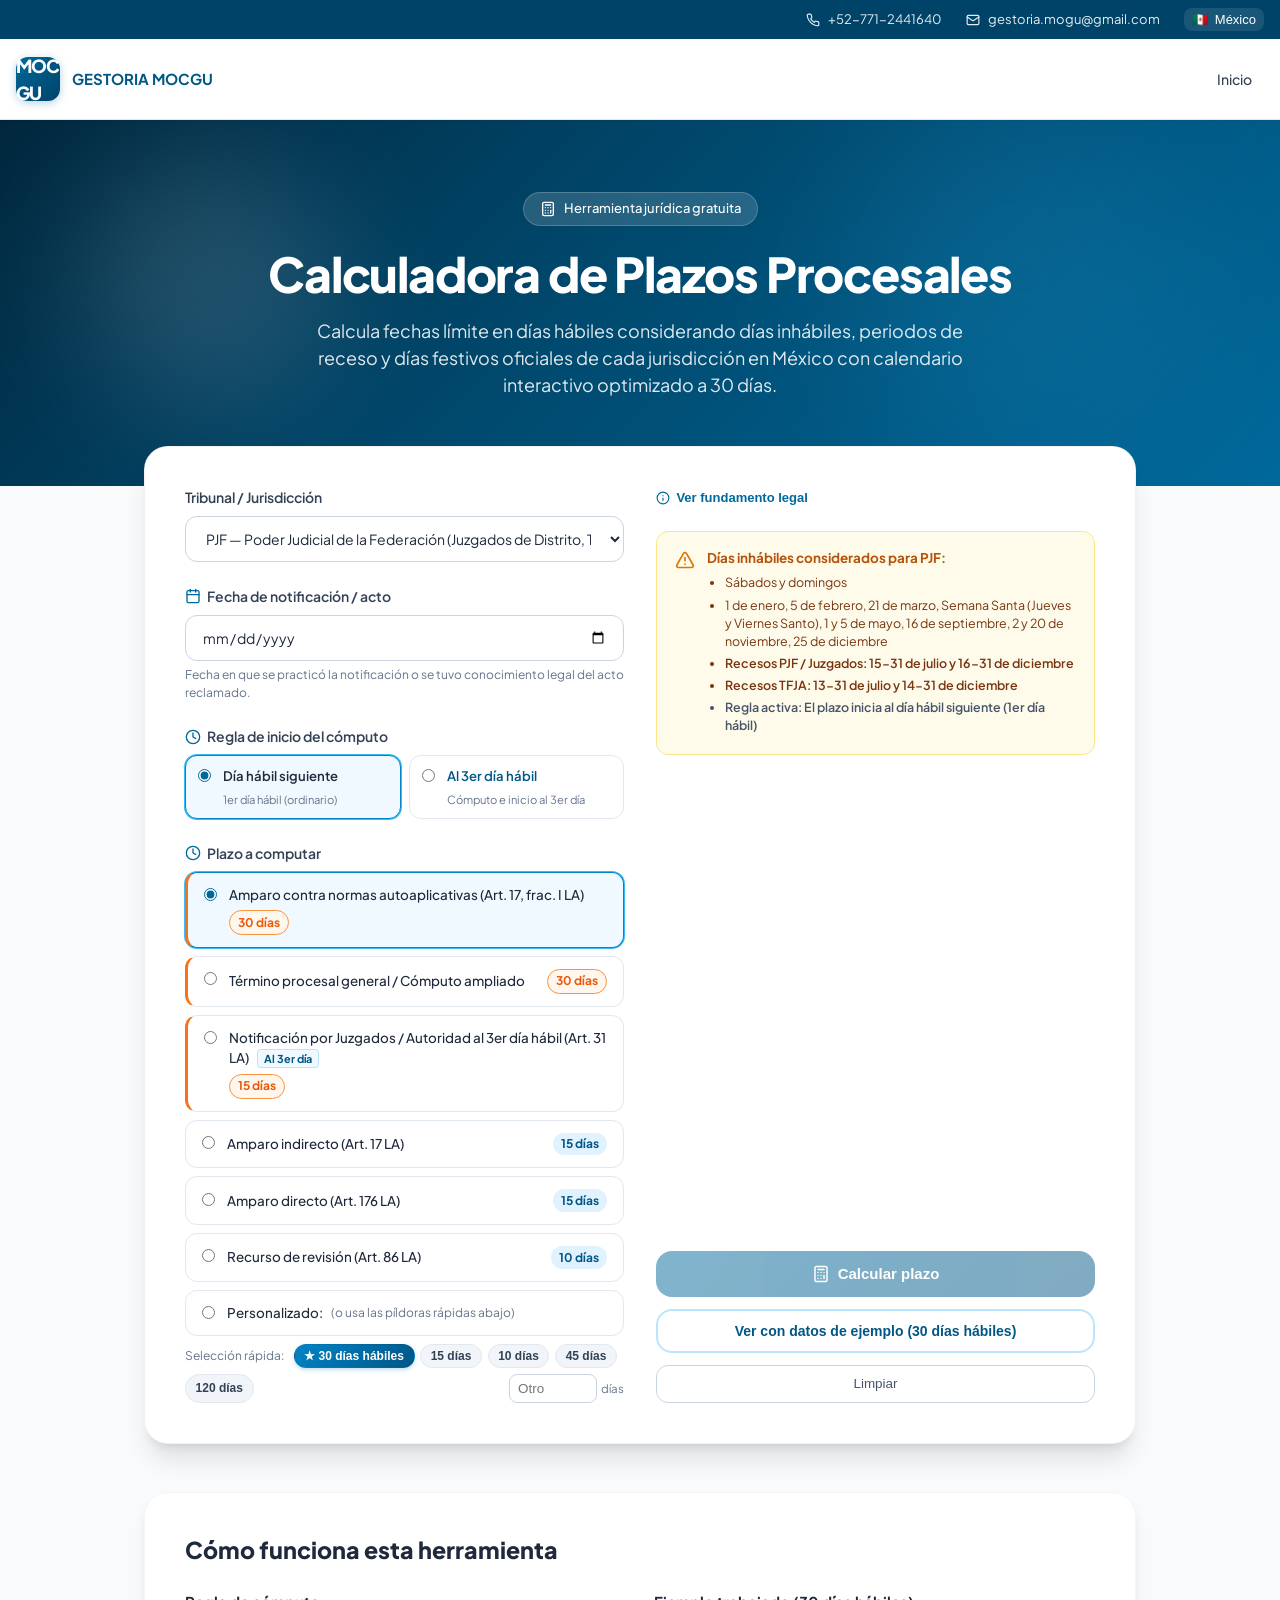
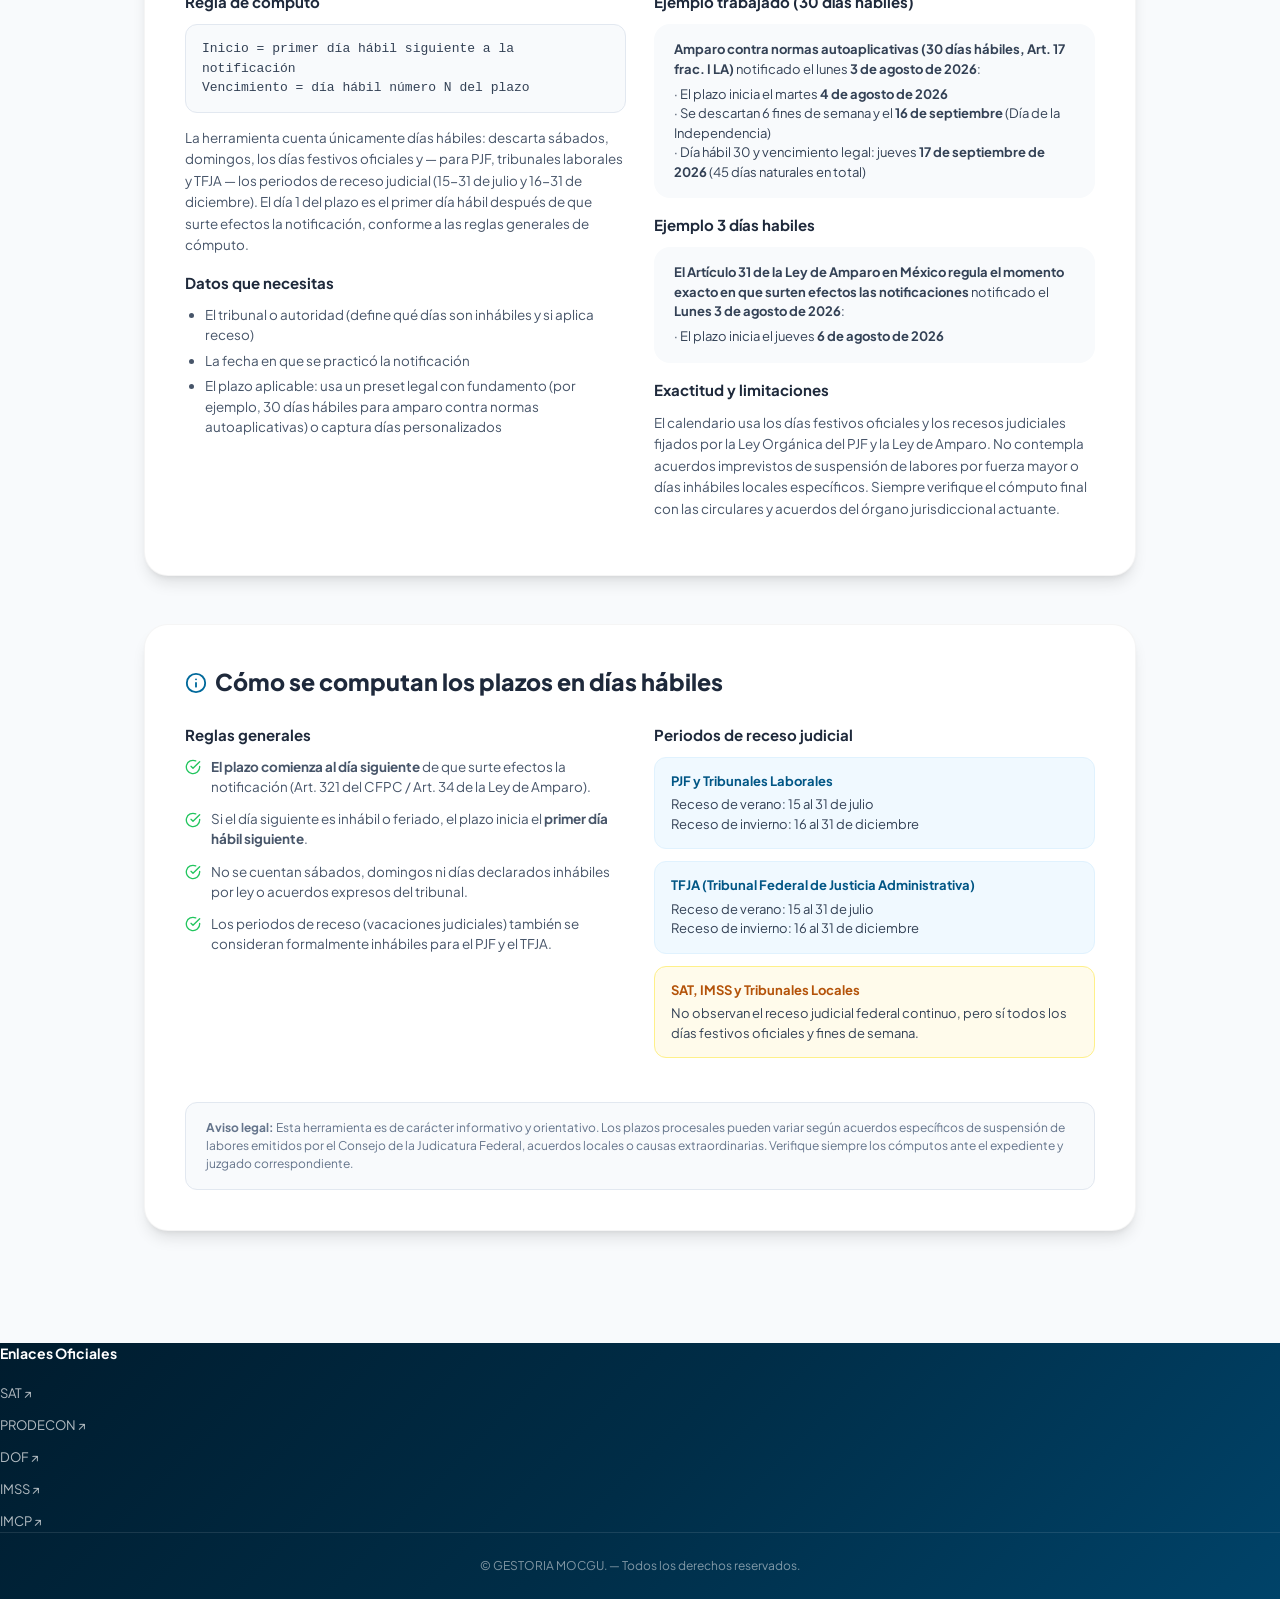
==== CALCULADORAPLAZOS.html @ 77a6cbbb "initial commit" ====
<!DOCTYPE html>
<html lang="es">

<!--<script languaje="javascript">

  var getin = prompt("Pon la contraseña.")

  if (getin!="12345")

  {location.href='https://es.wikipedia.org/wiki/Felis_silvestris_catus'}

  else

  {alert('Contraseña correcta, acepta para ver la entrada')}

</script> -->



<head>
   <meta charset="UTF-8">
  <meta name="viewport" content="width=device-width, initial-scale=1.0">
  <title>Calculadora de Plazos Procesales — Cuenta Días Hábiles | MOCGU Asesores</title>
  <meta name="description" content="Calculadora gratuita de plazos procesales en México. Calcula fechas límite en días hábiles con calendario visual interactivo de 30 días, considerando días inhábiles del PJF, TFJA, IMSS y tribunales laborales.">
  <link rel="preconnect" href="https://fonts.googleapis.com">
  <link rel="preconnect" href="https://fonts.gstatic.com" crossorigin>
  <link href="https://fonts.googleapis.com/css2?family=Plus+Jakarta+Sans:wght@400;500;600;700;800&display=swap" rel="stylesheet">
  <link rel="stylesheet" href="styles.css">
</head>
<body>

  <!-- Top Bar -->
  <div class="top-bar">
    <div class="top-bar-container">
       <a href="tel:+52-56-1048-0751" class="top-bar-link">
        <svg xmlns="http://www.w3.org/2000/svg" width="14" height="14" viewBox="0 0 24 24" fill="none" stroke="currentColor" stroke-width="2" stroke-linecap="round" stroke-linejoin="round"><path d="M22 16.92v3a2 2 0 0 1-2.18 2 19.79 19.79 0 0 1-8.63-3.07 19.5 19.5 0 0 1-6-6 19.79 19.79 0 0 1-3.07-8.67A2 2 0 0 1 4.11 2h3a2 2 0 0 1 2 1.72 12.84 12.84 0 0 0 .7 2.81 2 2 0 0 1-.45 2.11L8.09 9.91a16 16 0 0 0 6 6l1.27-1.27a2 2 0 0 1 2.11-.45 12.84 12.84 0 0 0 2.81.7A2 2 0 0 1 22 16.92z"></path></svg>
        +52-771-2441640
      </a>
      <a href="mailto:gestoria.mogu@gmail.com" class="top-bar-link">
        <svg xmlns="http://www.w3.org/2000/svg" width="14" height="14" viewBox="0 0 24 24" fill="none" stroke="currentColor" stroke-width="2" stroke-linecap="round" stroke-linejoin="round"><rect width="20" height="16" x="2" y="4" rx="2"></rect><path d="m22 7-8.97 5.7a1.94 1.94 0 0 1-2.06 0L2 7"></path></svg>
        gestoria.mogu@gmail.com
      </a>
      <button class="top-bar-country" type="button" aria-label="País actual">
        <span>🇲🇽</span>
        <span>México</span>
      </button>
    </div>
  </div>

  <!-- Main Navigation Header -->
  <header class="site-header">
    <div class="nav-container">
      <a href="#" class="brand-link">
        <div class="brand-icon-box">MOCGU</div>
        <span class="brand-text">GESTORIA MOCGU</span>
      </a>

      <nav class="main-nav">
        <a href="#" class="nav-item">Inicio</a>
		
         <!--<a href="#" class="nav-item">
          Despacho
          <svg xmlns="http://www.w3.org/2000/svg" width="14" height="14" viewBox="0 0 24 24" fill="none" stroke="currentColor" stroke-width="2" stroke-linecap="round" stroke-linejoin="round"><path d="m6 9 6 6 6-6"></path></svg>
        </a>
        <a href="#" class="nav-item active">
          Plataforma
          <svg xmlns="http://www.w3.org/2000/svg" width="14" height="14" viewBox="0 0 24 24" fill="none" stroke="currentColor" stroke-width="2" stroke-linecap="round" stroke-linejoin="round"><path d="m6 9 6 6 6-6"></path></svg>
        </a> -->
        
 <!--<div class="nav-search">
          <svg xmlns="http://www.w3.org/2000/svg" width="14" height="14" viewBox="0 0 24 24" fill="none" stroke="currentColor" stroke-width="2" stroke-linecap="round" stroke-linejoin="round" style="color:var(--secondary-400); margin-right: 0.35rem;"><circle cx="11" cy="11" r="8"></circle><path d="m21 21-4.3-4.3"></path></svg>
          <input type="text" placeholder="Buscar leyes, términos...">
        </div>

                  <svg xmlns="http://www.w3.org/2000/svg" width="14" height="14" viewBox="0 0 24 24" fill="none" stroke="currentColor" stroke-width="2" stroke-linecap="round" stroke-linejoin="round"><path d="M19 21v-2a4 4 0 0 0-4-4H9a4 4 0 0 0-4 4v2"></path><circle cx="12" cy="7" r="4"></circle></svg>
          Acceder
        </button>
      </nav>-->
    </div>
  </header>


  <!-- Hero Section -->
  <section class="gradient-bg">
    <div class="gradient-bg-decor">
      <div class="circle-decor-1"></div>
      <div class="circle-decor-2"></div>
    </div>
    <div class="hero-content">
      <div class="hero-badge">
        <svg xmlns="http://www.w3.org/2000/svg" width="16" height="16" viewBox="0 0 24 24" fill="none" stroke="currentColor" stroke-width="2" stroke-linecap="round" stroke-linejoin="round"><rect width="16" height="20" x="4" y="2" rx="2"></rect><line x1="8" x2="16" y1="6" y2="6"></line><line x1="16" x2="16" y1="14" y2="18"></line><path d="M16 10h.01"></path><path d="M12 10h.01"></path><path d="M8 10h.01"></path><path d="M12 14h.01"></path><path d="M8 14h.01"></path><path d="M12 18h.01"></path><path d="M8 18h.01"></path></svg>
        Herramienta jurídica gratuita
      </div>
      <h1 class="hero-title">Calculadora de Plazos Procesales</h1>
      <p class="hero-desc">Calcula fechas límite en días hábiles considerando días inhábiles, periodos de receso y días festivos oficiales de cada jurisdicción en México con calendario interactivo optimizado a 30 días.</p>
    </div>
  </section>

  <!-- Main Calculator Form Card -->
  <main class="main-wrapper">
    <div class="calc-section">
      <div class="calc-card">
        <div class="calc-grid">
          
          <!-- Columna Izquierda: Formulario -->
          <div>
            <!-- Tribunal -->
            <div class="form-group">
              <label class="form-label" for="tribunalSelect">Tribunal / Jurisdicción</label>
              <select id="tribunalSelect" class="form-select">
                <option value="PJF" selected>PJF — Poder Judicial de la Federación (Juzgados de Distrito, Tribunales Colegiados)</option>
                <option value="TFJA">TFJA — Tribunal Federal de Justicia Administrativa</option>
                <option value="LABORALES">Laborales — Tribunales Laborales del PJF</option>
                
                <!--<option value="JUZGADOS">Notificaciones — Por Juzgados / Autoridad al 3er día hábil</option>
                 <option value="LOCALES">Locales — Tribunales del fuero común</option>
                <option value="SAT">SAT — Servicio de Administración Tributaria</option>
                <option value="IMSS">IMSS — Instituto Mexicano del Seguro Social</option>-->
              </select>
            </div>

            <!-- Fecha de Notificación -->
            <div class="form-group">
              <label class="form-label" for="notificationDate">
                <svg xmlns="http://www.w3.org/2000/svg" width="16" height="16" viewBox="0 0 24 24" fill="none" stroke="currentColor" stroke-width="2" stroke-linecap="round" stroke-linejoin="round" style="color:var(--primary-600);"><rect width="18" height="18" x="3" y="4" rx="2" ry="2"></rect><line x1="16" x2="16" y1="2" y2="6"></line><line x1="8" x2="8" y1="2" y2="6"></line><line x1="3" x2="21" y1="10" y2="10"></line></svg>
                Fecha de notificación / acto
              </label>
              <input type="date" id="notificationDate" class="form-input">
              <p class="form-help">Fecha en que se practicó la notificación o se tuvo conocimiento legal del acto reclamado.</p>
            </div>

            <!-- Regla de Inicio y Cómputo del Plazo -->
            <div class="form-group">
              <label class="form-label">
                <svg xmlns="http://www.w3.org/2000/svg" width="16" height="16" viewBox="0 0 24 24" fill="none" stroke="currentColor" stroke-width="2" stroke-linecap="round" stroke-linejoin="round" style="color:var(--primary-600);"><circle cx="12" cy="12" r="10"></circle><polyline points="12 6 12 12 16 14"></polyline></svg>
                Regla de inicio del cómputo
              </label>
              <div class="start-rule-container" style="display:grid; grid-template-columns: 1fr 1fr; gap:0.5rem;">
                <label id="startRuleLabel1" class="preset-card selected" style="padding:0.6rem 0.75rem; margin:0; cursor:pointer;">
                  <input type="radio" name="startRuleRadio" value="1" checked class="preset-radio">
                  <div class="preset-info">
                    <span class="preset-title" style="font-size:0.82rem; font-weight:600;">Día hábil siguiente</span>
                    <span style="font-size:0.7rem; color:var(--secondary-500); width:100%;">1er día hábil (ordinario)</span>
                  </div>
                </label>
                <label id="startRuleLabel3" class="preset-card" style="padding:0.6rem 0.75rem; margin:0; cursor:pointer;">
                  <input type="radio" name="startRuleRadio" value="3" class="preset-radio">
                  <div class="preset-info">
                    <span class="preset-title" style="font-size:0.82rem; font-weight:600; color:var(--primary-700);">Al 3er día hábil</span>
                    <span style="font-size:0.7rem; color:var(--secondary-500); width:100%;">Cómputo e inicio al 3er día</span>
                  </div>
                </label>
              </div>
            </div>

            <!-- Plazo a computar (Presets dinámicos con 30 días optimizado) -->
            <div class="form-group">
              <label class="form-label">
                <svg xmlns="http://www.w3.org/2000/svg" width="16" height="16" viewBox="0 0 24 24" fill="none" stroke="currentColor" stroke-width="2" stroke-linecap="round" stroke-linejoin="round" style="color:var(--primary-600);"><circle cx="12" cy="12" r="10"></circle><polyline points="12 6 12 12 16 14"></polyline></svg>
                Plazo a computar
              </label>
              
              <div id="presetsContainer" class="presets-container">
                <!-- Se puebla dinámicamente con JavaScript -->
              </div>

              <!-- Píldoras de selección rápida de días -->
              <div class="quick-pills">
                <span style="font-size:0.75rem; color:var(--secondary-500); align-self:center; margin-right:0.25rem;">Selección rápida:</span>
                <button type="button" id="quickPill30" class="quick-pill special-pill" title="Plazo procesal de 30 días hábiles mejorado">★ 30 días hábiles</button>
                <button type="button" id="quickPill15" class="quick-pill">15 días</button>
                <button type="button" id="quickPill10" class="quick-pill">10 días</button>
                <button type="button" id="quickPill45" class="quick-pill">45 días</button>
                <button type="button" id="quickPill120" class="quick-pill">120 días</button>
				
                <div style="display:flex; align-items:center; gap:0.25rem; margin-left:auto;">
                  <input type="number" id="customNumberInput" class="custom-number-input" min="1" max="365" placeholder="Otro">
                  <span style="font-size:0.72rem; color:var(--secondary-500);">días</span>
                </div>
              </div>
            </div>

          </div>

          <!-- Columna Derecha: Avisos y Acciones -->
          <div class="right-col">
            
            <!-- Fundamento legal (acordeón dinámico) -->
            <div id="legalBox" class="legal-box">
              <button type="button" id="btnLegalToggle" class="btn-legal-toggle">
                <svg id="legalToggleIcon" xmlns="http://www.w3.org/2000/svg" width="14" height="14" viewBox="0 0 24 24" fill="none" stroke="currentColor" stroke-width="2" stroke-linecap="round" stroke-linejoin="round"><circle cx="12" cy="12" r="10"></circle><path d="M12 16v-4"></path><path d="M12 8h.01"></path></svg>
                <span><span id="legalToggleWord">Ver</span> fundamento legal</span>
              </button>
              <div id="legalContent" class="legal-content hidden">
                <p id="legalBasisText"></p>
              </div>
            </div>

            <!-- Caja de Días Inhábiles según jurisdicción -->
            <div class="notice-box">
              <svg xmlns="http://www.w3.org/2000/svg" width="20" height="20" viewBox="0 0 24 24" fill="none" stroke="currentColor" stroke-width="2" stroke-linecap="round" stroke-linejoin="round" style="color:var(--amber-600); flex-shrink:0; margin-top:0.15rem;"><path d="m21.73 18-8-14a2 2 0 0 0-3.48 0l-8 14A2 2 0 0 0 4 21h16a2 2 0 0 0 1.73-3Z"></path><path d="M12 9v4"></path><path d="M12 17h.01"></path></svg>
              <div>
                <p class="notice-title">Días inhábiles considerados para <span id="noticeJurisdictionName">PJF</span>:</p>
                <ul class="notice-list">
                  <li>Sábados y domingos</li>
                  <li>1 de enero, 5 de febrero, 21 de marzo, Semana Santa (Jueves y Viernes Santo), 1 y 5 de mayo, 16 de septiembre, 2 y 20 de noviembre, 25 de diciembre</li>
                  <li id="noticeRecessItem" style="font-weight:600;">Recesos PJF: 15-31 de julio y 16-31 de diciembre</li>
                  <li id="noticeRecessItem" style="font-weight:600;">Recesos TFJA: 13-31 de julio y 14-31 de diciembre</li>


                  <li id="noticeRuleItem" style="font-weight:600; color:var(--primary-700);">Regla activa: Inicio al día siguiente hábil ó al tercer día hábil, elección del usuario.</li>
                </ul>
              </div>
            </div>

            <!-- Botones de Acción -->
            <div class="btn-group">
              <button type="button" id="btnCalculate" class="btn-primary" disabled>
                <svg xmlns="http://www.w3.org/2000/svg" width="18" height="18" viewBox="0 0 24 24" fill="none" stroke="currentColor" stroke-width="2" stroke-linecap="round" stroke-linejoin="round"><rect width="16" height="20" x="4" y="2" rx="2"></rect><line x1="8" x2="16" y1="6" y2="6"></line><line x1="16" x2="16" y1="14" y2="18"></line><path d="M16 10h.01"></path><path d="M12 10h.01"></path><path d="M8 10h.01"></path><path d="M12 14h.01"></path><path d="M8 14h.01"></path><path d="M12 18h.01"></path><path d="M8 18h.01"></path></svg>
                Calcular plazo
              </button>

              <button type="button" id="btnSample" class="btn-secondary">
                Ver con datos de ejemplo (30 días hábiles)
              </button>

              <button type="button" id="btnClear" class="btn-outline">
                Limpiar
              </button>
            </div>

          </div>

        </div>
      </div>
    </div>

    <!-- Results Section (Visible on calculate) -->
    <section id="resultsSection" class="results-section hidden">
      
      <!-- 4 Stat Cards -->
      <div class="stats-grid">
	  
        <!-- Inicio del plazo -->
        <div class="stat-card stat-start">
          <span class="stat-header">Inicio del plazo</span>
          <span id="statStartDate" class="stat-value">--</span>
          <span id="statStartSubtitle" class="stat-subtitle">(Primer día hábil después de notificación)</span>
        </div>

        <!-- Fecha límite (Vencimiento) -->
        <div class="stat-card stat-end">
          <span class="stat-header">Fecha límite (vencimiento)</span>
          <span id="statEndDate" class="stat-value">--</span>
          <span id="statEndDayName" class="stat-subtitle">--</span>
        </div>

        <!-- Días Naturales vs Hábiles -->
        <div class="stat-card stat-days">
          <span class="stat-header">Días naturales</span>
          <span id="statCalendarDays" class="stat-value">--</span>
          
        </div>

        <!-- Desde Hoy -->
        <div id="statCardRemaining" class="stat-card stat-status-good">
          <span class="stat-header">Desde hoy</span>
          <span id="statDaysRemaining" class="stat-value">--</span>
          <span id="statBusinessDays" class="stat-subtitle">--</span>
          <div id="statStatusBadge" class="stat-subtitle">--</div>
        </div>
      </div>

      <!-- Barra de Progreso -->
      <div class="progress-card">
        <div class="progress-header">
          <span class="progress-label">Progreso del plazo</span>
          <span id="progressPercentText" class="progress-status text-success">
            <span id="progressStatusIcon"></span>
            0% del plazo transcurrido
          </span>
        </div>
        <div class="progress-track">
          <div id="progressBarFill" class="progress-bar-fill fill-green" style="width: 0%;"></div>
        </div>
        <div class="progress-dates">
          <span id="progressStartDateLabel">Inicio: --</span>
          <span id="progressEndDateLabel">Vence: --</span>
        </div>
      </div>

      <!-- Calendario del Plazo -->
      <div class="calendar-card">
        <h2 class="calendar-title">Calendario del plazo</h2>
        <p id="calendarSubtitle" class="calendar-subtitle">Cómputo en días hábiles</p>

        <!-- Leyenda interactiva -->
        <div class="calendar-legend">
          <span class="legend-item">
            <span class="legend-swatch swatch-notif"></span>
            Notificación
          </span>
          <span class="legend-item">
            <span class="legend-swatch swatch-intermediate"></span>
            Días previos (1° y 2°)
          </span>
          <span class="legend-item">
            <span class="legend-swatch swatch-start"></span>
            Inicio del plazo (#1)
          </span>
          <span class="legend-item">
            <span class="legend-swatch swatch-habil"></span>
            Días computados
          </span>
          <span class="legend-item">
            <span class="legend-swatch swatch-end"></span>
            Vencimiento
          </span>
          <span class="legend-item">
            <span class="legend-swatch swatch-holiday"></span>
            Festivo / Receso
          </span>
          <span class="legend-item">
            <span class="legend-swatch swatch-weekend"></span>
            Fin de semana
          </span>
        </div>

        <!-- Contenedor Multimes del Calendario -->
        <div id="monthsContainer" class="months-grid">
          <!-- Se genera dinámicamente -->
        </div>

        <!-- Desglose de Días Inhábiles Oficiales dentro del Periodo -->
        <div id="holidaysSummaryBox" class="holidays-summary-box hidden">
          <h3 class="holidays-summary-title">
            <svg xmlns="http://www.w3.org/2000/svg" width="16" height="16" viewBox="0 0 24 24" fill="none" stroke="currentColor" stroke-width="2" stroke-linecap="round" stroke-linejoin="round"><path d="m21.73 18-8-14a2 2 0 0 0-3.48 0l-8 14A2 2 0 0 0 4 21h16a2 2 0 0 0 1.73-3Z"></path><path d="M12 9v4"></path><path d="M12 17h.01"></path></svg>
            Días inhábiles oficiales dentro del periodo (<span id="holidaysCountSpan">0</span>)
          </h3>
          <ul id="holidaysListUl" class="holidays-summary-list">
            <!-- Items de feriados -->
          </ul>
        </div>

      </div>

    </section>

    <!-- Explicación: Cómo funciona esta herramienta -->
    <section class="info-section">
      <div class="info-card">
        <h2 class="info-title">Cómo funciona esta herramienta</h2>
        <div class="info-grid">
          
          <div>
            <h3 class="info-subtitle">Regla de cómputo</h3>
            <div class="formula-box">
              Inicio = primer día hábil siguiente a la notificación<br>
              Vencimiento = día hábil número N del plazo
            </div>
            <p class="info-text">
              La herramienta cuenta únicamente días hábiles: descarta sábados, domingos, los días festivos oficiales y — para PJF, tribunales laborales y TFJA — los periodos de receso judicial (15-31 de julio y 16-31 de diciembre). El día 1 del plazo es el primer día hábil después de que surte efectos la notificación, conforme a las reglas generales de cómputo.
            </p>
            <h3 class="info-subtitle">Datos que necesitas</h3>
            <ul class="info-list">
              <li>El tribunal o autoridad (define qué días son inhábiles y si aplica receso)</li>
              <li>La fecha en que se practicó la notificación</li>
              <li>El plazo aplicable: usa un preset legal con fundamento (por ejemplo, 30 días hábiles para amparo contra normas autoaplicativas) o captura días personalizados</li>
            </ul>
          </div>

          <div>
            <h3 class="info-subtitle">Ejemplo trabajado (30 días hábiles)</h3>
            <div class="example-box">
              <p style="margin-bottom:0.35rem;"><strong>Amparo contra normas autoaplicativas (30 días hábiles, Art. 17 frac. I LA)</strong> notificado el lunes <strong>3 de agosto de 2026</strong>:</p>
              <p>· El plazo inicia el martes <strong>4 de agosto de 2026</strong></p>
              <p>· Se descartan 6 fines de semana y el <strong>16 de septiembre</strong> (Día de la Independencia)</p>
              <p>· Día hábil 30 y vencimiento legal: jueves <strong>17 de septiembre de 2026</strong> (45 días naturales en total)</p>
            </div>

            
            <h3 class="info-subtitle">Ejemplo 3 días habiles</h3>
            <div class="example-box">
              <p style="margin-bottom:0.35rem;"><strong> El Artículo 31 de la Ley de Amparo en México regula el momento exacto en que surten efectos las notificaciones</strong> notificado el  <strong> Lunes 3 de agosto de 2026</strong>:</p>
              <p>· El plazo inicia el jueves <strong>6 de agosto de 2026</strong></p>
              
            </div>

            <h3 class="info-subtitle">Exactitud y limitaciones</h3>
            <p class="info-text">
              El calendario usa los días festivos oficiales y los recesos judiciales fijados por la Ley Orgánica del PJF y la Ley de Amparo. No contempla acuerdos imprevistos de suspensión de labores por fuerza mayor o días inhábiles locales específicos. Siempre verifique el cómputo final con las circulares y acuerdos del órgano jurisdiccional actuante.
            </p>
          </div>

        </div>
      </div>
    </section>

    <!-- Explicación: Cómo se computan los plazos en días hábiles -->
    <section class="info-section">
      <div class="info-card">
        <h2 class="info-title">
          <svg xmlns="http://www.w3.org/2000/svg" width="22" height="22" viewBox="0 0 24 24" fill="none" stroke="currentColor" stroke-width="2" stroke-linecap="round" stroke-linejoin="round" style="color:var(--primary-600);"><circle cx="12" cy="12" r="10"></circle><path d="M12 16v-4"></path><path d="M12 8h.01"></path></svg>
          Cómo se computan los plazos en días hábiles
        </h2>
        <div class="info-grid">
          
          <div>
            <h3 class="info-subtitle">Reglas generales</h3>
            <ul class="rules-list">
              <li class="rule-item">
                <svg class="rule-icon" xmlns="http://www.w3.org/2000/svg" width="16" height="16" viewBox="0 0 24 24" fill="none" stroke="currentColor" stroke-width="2" stroke-linecap="round" stroke-linejoin="round"><path d="M22 11.08V12a10 10 0 1 1-5.93-9.14"></path><path d="m9 11 3 3L22 4"></path></svg>
                <span><strong>El plazo comienza al día siguiente</strong> de que surte efectos la notificación (Art. 321 del CFPC / Art. 34 de la Ley de Amparo).</span>
              </li>
              <li class="rule-item">
                <svg class="rule-icon" xmlns="http://www.w3.org/2000/svg" width="16" height="16" viewBox="0 0 24 24" fill="none" stroke="currentColor" stroke-width="2" stroke-linecap="round" stroke-linejoin="round"><path d="M22 11.08V12a10 10 0 1 1-5.93-9.14"></path><path d="m9 11 3 3L22 4"></path></svg>
                <span>Si el día siguiente es inhábil o feriado, el plazo inicia el <strong>primer día hábil siguiente</strong>.</span>
              </li>
              <li class="rule-item">
                <svg class="rule-icon" xmlns="http://www.w3.org/2000/svg" width="16" height="16" viewBox="0 0 24 24" fill="none" stroke="currentColor" stroke-width="2" stroke-linecap="round" stroke-linejoin="round"><path d="M22 11.08V12a10 10 0 1 1-5.93-9.14"></path><path d="m9 11 3 3L22 4"></path></svg>
                <span>No se cuentan sábados, domingos ni días declarados inhábiles por ley o acuerdos expresos del tribunal.</span>
              </li>
              <li class="rule-item">
                <svg class="rule-icon" xmlns="http://www.w3.org/2000/svg" width="16" height="16" viewBox="0 0 24 24" fill="none" stroke="currentColor" stroke-width="2" stroke-linecap="round" stroke-linejoin="round"><path d="M22 11.08V12a10 10 0 1 1-5.93-9.14"></path><path d="m9 11 3 3L22 4"></path></svg>
                <span>Los periodos de receso (vacaciones judiciales) también se consideran formalmente inhábiles para el PJF y el TFJA.</span>
              </li>
            </ul>
          </div>

          <div>
            <h3 class="info-subtitle">Periodos de receso judicial</h3>
            <div class="recess-card">
              <p class="recess-card-title">PJF y Tribunales Laborales</p>
              <p>Receso de verano: 15 al 31 de julio</p>
              <p>Receso de invierno: 16 al 31 de diciembre</p>
            </div>

            <div class="recess-card">
              <p class="recess-card-title">TFJA (Tribunal Federal de Justicia Administrativa)</p>
              <p>Receso de verano: 15 al 31 de julio</p>
              <p>Receso de invierno: 16 al 31 de diciembre</p>
            </div>

            <div class="recess-card recess-card-amber">
              <p class="recess-card-title">SAT, IMSS y Tribunales Locales</p>
              <p>No observan el receso judicial federal continuo, pero sí todos los días festivos oficiales y fines de semana.</p>
            </div>
          </div>

        </div>

        <div class="disclaimer-box">
          <strong>Aviso legal:</strong> Esta herramienta es de carácter informativo y orientativo. Los plazos procesales pueden variar según acuerdos específicos de suspensión de labores emitidos por el Consejo de la Judicatura Federal, acuerdos locales o causas extraordinarias. Verifique siempre los cómputos ante el expediente y juzgado correspondiente.
        </div>
      </div>
    </section>

  </main>

  <!-- Footer -->
  <footer class="site-footer">
    <!-- Newsletter -->
    <!--<div class="newsletter-row">
      <div class="newsletter-container">
        <div>
          <h3 class="newsletter-title">Boletín Fiscal y Jurídico</h3>
          <p class="newsletter-desc">Recibe análisis de noticias fiscales, jurídicas y contables relevantes para tu empresa directamente en tu correo.</p>
        </div>
        <form class="newsletter-form" onsubmit="event.preventDefault(); alert('¡Gracias por suscribirte al boletín de SDV!');">
          <input type="email" placeholder="tu@correo.com" required class="newsletter-input">
          <button type="submit" class="newsletter-btn">
            <svg xmlns="http://www.w3.org/2000/svg" width="16" height="16" viewBox="0 0 24 24" fill="none" stroke="currentColor" stroke-width="2" stroke-linecap="round" stroke-linejoin="round"><path d="m22 2-7 20-4-9-9-4Z"></path><path d="M22 2 11 13"></path></svg>
            Suscribirme
          </button>
        </form>
      </div>
    </div> -->

    <!-- Navigation Columns -->
    

      

      <!--<div>
        <h4 class="footer-col-title">Herramientas</h4>
        <ul class="footer-links">
          <li><a href="#" class="footer-link">Calculadoras Fiscales (35)</a></li>
          <li><a href="#" class="footer-link">Calculadora de Plazos</a></li>
          <li><a href="#" class="footer-link">Calendario Fiscal</a></li>
          <li><a href="#" class="footer-link">Indicadores Económicos</a></li>
          <li><a href="#" class="footer-link">Checklists de Cumplimiento</a></li>
        </ul>
      </div>

      <div>
        <h4 class="footer-col-title">Jurídico</h4>
        <ul class="footer-links">
          <li><a href="#" class="footer-link">Sofía Investigadora (IA)</a></li>
          <li><a href="#" class="footer-link">Compendio de Leyes</a></li>
          <li><a href="#" class="footer-link">Consulta de Tesis</a></li>
          <li><a href="#" class="footer-link">Doctrina y DOF</a></li>
          <li><a href="#" class="footer-link">Tratados Internacionales</a></li>
        </ul>
      </div>-->

      <div>
        <h4 class="footer-col-title">Enlaces Oficiales</h4>
        <ul class="footer-links">
          <li><a href="https://www.sat.gob.mx" target="_blank" rel="noopener" class="footer-link">SAT ↗</a></li>
          <li><a href="https://www.prodecon.gob.mx" target="_blank" rel="noopener" class="footer-link">PRODECON ↗</a></li>
          <li><a href="https://www.dof.gob.mx" target="_blank" rel="noopener" class="footer-link">DOF ↗</a></li>
          <li><a href="https://www.imss.gob.mx" target="_blank" rel="noopener" class="footer-link">IMSS ↗</a></li>
          <li><a href="https://imcp.org.mx" target="_blank" rel="noopener" class="footer-link">IMCP ↗</a></li>
        </ul>
      </div>
    </div>

    <!-- Bottom Bar -->
    <div class="footer-bottom-bar">
      © GESTORIA MOCGU. — Todos los derechos reservados.
    </div>
  </footer>

  <script src="app.js"></script>
</body>
</html>
---- styles.css ----
/* ==========================================================================
   Calculadora de Plazos Procesales - SDV Asesores Replica & Enhancement
   ========================================================================== */

:root {
  --primary-950: #001c2e;
  --primary-900: #002d47;
  --primary-800: #004369;
  --primary-700: #005685;
  --primary-600: #00699b;
  --primary-500: #0284c7;
  --primary-400: #38bdf8;
  --primary-200: #bae6fd;
  --primary-100: #e0f2fe;
  --primary-50: #f0f9ff;

  --accent-600: #ea580c;
  --accent-500: #f97316;
  --accent-400: #fb923c;
  --accent-50: #fff7ed;

  --secondary-900: #0f172a;
  --secondary-800: #1e293b;
  --secondary-700: #334155;
  --secondary-600: #475569;
  --secondary-500: #64748b;
  --secondary-400: #94a3b8;
  --secondary-300: #cbd5e1;
  --secondary-200: #e2e8f0;
  --secondary-100: #f1f5f9;
  --secondary-50: #f8fafc;

  --success-700: #15803d;
  --success-600: #16a34a;
  --success-500: #22c55e;
  --success-100: #dcfce7;
  --success-50: #f0fdf4;

  --danger-700: #b91c1c;
  --danger-600: #dc2626;
  --danger-500: #ef4444;
  --danger-100: #fee2e2;
  --danger-50: #fef2f2;

  --amber-700: #b45309;
  --amber-600: #d97706;
  --amber-500: #f59e0b;
  --amber-100: #fef3c7;
  --amber-50: #fffbeb;

  --radius-sm: 0.375rem;
  --radius-md: 0.5rem;
  --radius-lg: 0.75rem;
  --radius-xl: 1rem;
  --radius-2xl: 1.5rem;

  --shadow-sm: 0 1px 2px 0 rgba(0, 0, 0, 0.05);
  --shadow-md: 0 4px 6px -1px rgba(0, 0, 0, 0.1), 0 2px 4px -2px rgba(0, 0, 0, 0.1);
  --shadow-lg: 0 10px 15px -3px rgba(0, 0, 0, 0.1), 0 4px 6px -4px rgba(0, 0, 0, 0.1);
  --shadow-xl: 0 20px 25px -5px rgba(0, 0, 0, 0.1), 0 8px 10px -6px rgba(0, 0, 0, 0.1);

  --font-sans: 'Plus Jakarta Sans', system-ui, -apple-system, BlinkMacSystemFont, 'Segoe UI', Roboto, Oxygen, Ubuntu, Cantarell, sans-serif;
  --font-mono: ui-monospace, SFMono-Regular, Menlo, Monaco, Consolas, monospace;
}

*, *::before, *::after {
  box-sizing: border-box;
  margin: 0;
  padding: 0;
}

html {
  scroll-behavior: smooth;
  font-family: var(--font-sans);
  color: var(--secondary-800);
  background-color: #ffffff;
}

body {
  min-height: 100vh;
  line-height: 1.5;
  -webkit-font-smoothing: antialiased;
}

/* ================= Top Bar ================= */
.top-bar {
  background-color: var(--primary-800);
  color: #ffffff;
  padding: 0.5rem 0;
  font-size: 0.8125rem;
}

.top-bar-container {
  max-width: 80rem;
  margin: 0 auto;
  padding: 0 1rem;
  display: flex;
  justify-content: flex-end;
  align-items: center;
  gap: 1.5rem;
}

.top-bar-link {
  color: rgba(255, 255, 255, 0.9);
  text-decoration: none;
  display: inline-flex;
  align-items: center;
  gap: 0.5rem;
  transition: color 0.15s ease;
}

.top-bar-link:hover {
  color: var(--accent-400);
}

.top-bar-country {
  display: inline-flex;
  align-items: center;
  gap: 0.4rem;
  padding: 0.25rem 0.5rem;
  border-radius: var(--radius-md);
  background: rgba(255, 255, 255, 0.1);
  color: #ffffff;
  cursor: pointer;
  border: none;
  font-size: 0.8125rem;
}

/* ================= Header & Nav ================= */
.site-header {
  position: sticky;
  top: 0;
  z-index: 50;
  background-color: #ffffff;
  border-bottom: 1px solid var(--secondary-200);
  box-shadow: 0 1px 3px rgba(0, 0, 0, 0.05);
}

.nav-container {
  max-width: 80rem;
  margin: 0 auto;
  padding: 0 1rem;
  display: flex;
  justify-content: space-between;
  align-items: center;
  height: 5rem;
}

.brand-link {
  display: flex;
  align-items: center;
  gap: 0.75rem;
  text-decoration: none;
}

.brand-icon-box {
  width: 2.75rem;
  height: 2.75rem;
  background: linear-gradient(135deg, var(--primary-600), var(--primary-800));
  border-radius: var(--radius-lg);
  display: flex;
  align-items: center;
  justify-content: center;
  color: #ffffff;
  font-weight: 800;
  font-size: 1.125rem;
  letter-spacing: -0.05em;
  box-shadow: 0 2px 8px rgba(0, 105, 155, 0.3);
  /*nuevo*/
  word-wrap: break-word;
  word-break: break-word;
  overflow-wrap: break-word;
}

.brand-text {
  font-weight: 700;
  font-size: 0.9375rem;
  line-height: 1.2;
  color: var(--primary-700);
}

.main-nav {
  display: flex;
  align-items: center;
  gap: 0.25rem;
}

.nav-item {
  position: relative;
  padding: 0.5rem 0.75rem;
  font-size: 0.875rem;
  font-weight: 500;
  color: var(--secondary-700);
  text-decoration: none;
  display: inline-flex;
  align-items: center;
  gap: 0.25rem;
  transition: color 0.15s ease;
  border-radius: var(--radius-md);
}

.nav-item:hover, .nav-item.active {
  color: var(--primary-600);
}

.nav-item.active::after {
  content: '';
  position: absolute;
  bottom: -0.25rem;
  left: 0.75rem;
  right: 0.75rem;
  height: 2px;
  background-color: var(--primary-600);
  border-radius: 2px;
}

.nav-search {
  position: relative;
  display: flex;
  align-items: center;
  background: var(--secondary-100);
  border: 1px solid var(--secondary-200);
  border-radius: var(--radius-lg);
  padding: 0.35rem 0.75rem;
  margin-left: 0.5rem;
}

.nav-search input {
  border: none;
  background: transparent;
  outline: none;
  font-size: 0.8125rem;
  width: 10rem;
  color: var(--secondary-800);
}

.btn-consulta {
  background-color: var(--accent-500);
  color: #ffffff;
  font-size: 0.8125rem;
  font-weight: 600;
  padding: 0.5rem 1rem;
  border-radius: var(--radius-lg);
  text-decoration: none;
  transition: background-color 0.15s ease, transform 0.15s ease;
  white-space: nowrap;
}

.btn-consulta:hover {
  background-color: var(--accent-600);
  transform: translateY(-1px);
}

.btn-acceder {
  display: inline-flex;
  align-items: center;
  gap: 0.35rem;
  font-size: 0.8125rem;
  font-weight: 600;
  color: var(--primary-600);
  background: #ffffff;
  border: 1px solid var(--primary-200);
  padding: 0.45rem 0.875rem;
  border-radius: var(--radius-lg);
  cursor: pointer;
  transition: all 0.15s ease;
}

.btn-acceder:hover {
  background: var(--primary-50);
  border-color: var(--primary-400);
}

/* ================= Hero / Banner ================= */
.gradient-bg {
  background: linear-gradient(135deg, #00273d 0%, #004568 40%, #00699b 100%);
  position: relative;
  overflow: hidden;
  color: #ffffff;
  padding: 4.5rem 1rem 5.5rem;
  text-align: center;
}

.gradient-bg-decor {
  position: absolute;
  inset: 0;
  opacity: 0.12;
  pointer-events: none;
}

.circle-decor-1 {
  position: absolute;
  top: 2rem;
  left: 5rem;
  width: 16rem;
  height: 16rem;
  background: #ffffff;
  border-radius: 9999px;
  filter: blur(60px);
}

.circle-decor-2 {
  position: absolute;
  bottom: 2rem;
  right: 5rem;
  width: 22rem;
  height: 22rem;
  background: var(--primary-400);
  border-radius: 9999px;
  filter: blur(80px);
}

.hero-content {
  position: relative;
  max-width: 58rem;
  margin: 0 auto;
}

.hero-badge {
  display: inline-flex;
  align-items: center;
  gap: 0.5rem;
  background: rgba(255, 255, 255, 0.15);
  backdrop-filter: blur(8px);
  border: 1px solid rgba(255, 255, 255, 0.2);
  padding: 0.375rem 1rem;
  border-radius: 9999px;
  font-size: 0.8125rem;
  font-weight: 500;
  color: #ffffff;
  margin-bottom: 1.25rem;
}

.hero-title {
  font-size: 2.35rem;
  font-weight: 800;
  letter-spacing: -0.025em;
  margin-bottom: 1rem;
  line-height: 1.15;
}

@media (min-width: 768px) {
  .hero-title {
    font-size: 3rem;
  }
}

.hero-desc {
  font-size: 1.125rem;
  color: rgba(255, 255, 255, 0.88);
  max-width: 44rem;
  margin: 0 auto;
  font-weight: 400;
  line-height: 1.5;
}

/* ================= Calculator Card ================= */
.main-wrapper {
  background-color: var(--secondary-50);
  min-height: calc(100vh - 10rem);
  padding-bottom: 4rem;
}

.calc-section {
  max-width: 64rem;
  margin: -2.5rem auto 3rem;
  padding: 0 1rem;
  position: relative;
  z-index: 10;
}

.calc-card {
  background-color: #ffffff;
  border-radius: var(--radius-2xl);
  box-shadow: var(--shadow-xl);
  border: 1px solid rgba(0, 0, 0, 0.05);
  padding: 2rem;
}

@media (min-width: 768px) {
  .calc-card {
    padding: 2.5rem;
  }
}

.calc-grid {
  display: grid;
  grid-template-columns: 1fr;
  gap: 2rem;
}

@media (min-width: 768px) {
  .calc-grid {
    grid-template-columns: 1fr 1fr;
  }
}

.form-group {
  margin-bottom: 1.5rem;
}

.form-group:last-child {
  margin-bottom: 0;
}

.form-label {
  display: flex;
  align-items: center;
  gap: 0.35rem;
  font-size: 0.875rem;
  font-weight: 600;
  color: var(--secondary-700);
  margin-bottom: 0.5rem;
}

.form-select, .form-input {
  width: 100%;
  border: 1px solid var(--secondary-300);
  border-radius: var(--radius-lg);
  padding: 0.75rem 1rem;
  font-size: 0.875rem;
  color: var(--secondary-800);
  background-color: #ffffff;
  outline: none;
  transition: all 0.15s ease;
  font-family: inherit;
}

.form-select:focus, .form-input:focus {
  border-color: var(--primary-500);
  box-shadow: 0 0 0 3px rgba(2, 132, 199, 0.15);
}

.form-help {
  font-size: 0.75rem;
  color: var(--secondary-500);
  margin-top: 0.35rem;
}

/* Plazos options */
.presets-container {
  display: flex;
  flex-direction: column;
  gap: 0.5rem;
}

.preset-card {
  display: flex;
  align-items: flex-start;
  gap: 0.75rem;
  padding: 0.75rem 1rem;
  border-radius: var(--radius-lg);
  border: 1px solid var(--secondary-200);
  cursor: pointer;
  transition: all 0.15s ease;
  background-color: #ffffff;
}

.preset-card:hover {
  border-color: var(--secondary-300);
  background-color: var(--secondary-50);
}

.preset-card.selected {
  border-color: var(--primary-500);
  background-color: var(--primary-50);
  box-shadow: 0 0 0 1px var(--primary-400);
}

.preset-card.featured {
  border-left: 3px solid var(--accent-500);
}

.preset-radio {
  margin-top: 0.2rem;
  accent-color: var(--primary-600);
  cursor: pointer;
}

.preset-info {
  flex: 1;
  display: flex;
  justify-content: space-between;
  align-items: center;
  flex-wrap: wrap;
  gap: 0.35rem;
}

.preset-title {
  font-size: 0.84rem;
  font-weight: 500;
  color: var(--secondary-800);
}

.preset-badge {
  font-size: 0.75rem;
  font-weight: 700;
  color: var(--primary-700);
  background-color: var(--primary-100);
  padding: 0.15rem 0.5rem;
  border-radius: 9999px;
  white-space: nowrap;
}

.preset-badge.badge-highlight {
  background-color: var(--accent-50);
  color: var(--accent-600);
  border: 1px solid var(--accent-400);
}

.custom-input-row {
  display: flex;
  align-items: center;
  gap: 0.5rem;
  flex-wrap: wrap;
  width: 100%;
}

.custom-number-input {
  width: 5.5rem;
  padding: 0.375rem 0.5rem;
  border: 1px solid var(--secondary-300);
  border-radius: var(--radius-md);
  font-size: 0.84rem;
  outline: none;
}

.custom-number-input:focus {
  border-color: var(--primary-500);
  box-shadow: 0 0 0 2px rgba(2, 132, 199, 0.2);
}

/* Quick pills for days */
.quick-pills {
  display: flex;
  gap: 0.35rem;
  margin-top: 0.5rem;
  flex-wrap: wrap;
}

.quick-pill {
  font-size: 0.75rem;
  font-weight: 600;
  padding: 0.25rem 0.6rem;
  border-radius: 9999px;
  background: var(--secondary-100);
  color: var(--secondary-700);
  border: 1px solid var(--secondary-200);
  cursor: pointer;
  transition: all 0.15s ease;
}

.quick-pill:hover {
  background: var(--primary-50);
  color: var(--primary-700);
  border-color: var(--primary-200);
}

.quick-pill.active {
  background: var(--primary-600);
  color: #ffffff;
  border-color: var(--primary-600);
}

.quick-pill.special-pill {
  background: linear-gradient(135deg, #0284c7, #005685);
  color: #ffffff;
  border-color: transparent;
  box-shadow: 0 2px 4px rgba(2, 132, 199, 0.25);
}

/* Right column items */
.right-col {
  display: flex;
  flex-direction: column;
}

.legal-box {
  margin-bottom: 1.25rem;
}

.btn-legal-toggle {
  display: inline-flex;
  align-items: center;
  gap: 0.4rem;
  font-size: 0.8125rem;
  font-weight: 600;
  color: var(--primary-600);
  background: none;
  border: none;
  cursor: pointer;
  padding: 0;
}

.btn-legal-toggle:hover {
  color: var(--primary-800);
}

.legal-content {
  margin-top: 0.5rem;
  padding: 0.875rem 1rem;
  background-color: #eff6ff;
  border: 1px solid #bfdbfe;
  border-radius: var(--radius-lg);
  font-size: 0.8125rem;
  color: #1e40af;
  line-height: 1.5;
  animation: fadeIn 0.2s ease-in-out;
}

.notice-box {
  padding: 1rem 1.125rem;
  background-color: var(--amber-50);
  border: 1px solid #fde68a;
  border-radius: var(--radius-lg);
  margin-bottom: 1.5rem;
  display: flex;
  align-items: flex-start;
  gap: 0.75rem;
}

.notice-title {
  font-size: 0.84rem;
  font-weight: 700;
  color: var(--amber-700);
  margin-bottom: 0.35rem;
}

.notice-list {
  font-size: 0.78rem;
  color: #78350f;
  padding-left: 1.125rem;
  line-height: 1.45;
}

.notice-list li {
  margin-bottom: 0.25rem;
}

.btn-group {
  margin-top: auto;
  display: flex;
  flex-direction: column;
  gap: 0.75rem;
}

.btn-primary {
  width: 100%;
  display: inline-flex;
  align-items: center;
  justify-content: center;
  gap: 0.5rem;
  padding: 0.875rem 1.5rem;
  background: linear-gradient(135deg, var(--primary-600), var(--primary-700));
  color: #ffffff;
  font-size: 0.9375rem;
  font-weight: 700;
  border: none;
  border-radius: var(--radius-xl);
  cursor: pointer;
  box-shadow: 0 4px 12px rgba(0, 105, 155, 0.25);
  transition: all 0.2s ease;
}

.btn-primary:hover:not(:disabled) {
  background: linear-gradient(135deg, var(--primary-700), var(--primary-800));
  transform: translateY(-1px);
  box-shadow: 0 6px 16px rgba(0, 105, 155, 0.35);
}

.btn-primary:disabled {
  opacity: 0.5;
  cursor: not-allowed;
  transform: none;
  box-shadow: none;
}

.btn-secondary {
  width: 100%;
  display: inline-flex;
  align-items: center;
  justify-content: center;
  gap: 0.5rem;
  padding: 0.75rem 1.25rem;
  background-color: #ffffff;
  color: var(--primary-700);
  font-size: 0.875rem;
  font-weight: 600;
  border: 2px solid var(--primary-200);
  border-radius: var(--radius-xl);
  cursor: pointer;
  transition: all 0.15s ease;
}

.btn-secondary:hover {
  background-color: var(--primary-50);
  border-color: var(--primary-300);
}

.btn-outline {
  width: 100%;
  display: inline-flex;
  align-items: center;
  justify-content: center;
  padding: 0.65rem 1rem;
  background: transparent;
  color: var(--secondary-600);
  font-size: 0.84rem;
  font-weight: 500;
  border: 1px solid var(--secondary-300);
  border-radius: var(--radius-lg);
  cursor: pointer;
  transition: all 0.15s ease;
}

.btn-outline:hover {
  background-color: var(--secondary-100);
  color: var(--secondary-800);
}

/* ================= Results Section ================= */
.results-section {
  max-width: 64rem;
  margin: 0 auto 3.5rem;
  padding: 0 1rem;
  animation: fadeIn 0.3s ease-in-out;
}

.stats-grid {
  display: grid;
  grid-template-columns: 1fr;
  gap: 1rem;
  margin-bottom: 2rem;
}

@media (min-width: 640px) {
  .stats-grid {
    grid-template-columns: repeat(2, 1fr);
  }
}

@media (min-width: 1024px) {
  .stats-grid {
    grid-template-columns: repeat(4, 1fr);
  }
}

.stat-card {
  background: #ffffff;
  border-radius: var(--radius-xl);
  box-shadow: var(--shadow-md);
  padding: 1.25rem;
  border-left: 4px solid var(--primary-500);
  display: flex;
  flex-direction: column;
  transition: transform 0.2s ease;
}

.stat-card:hover {
  transform: translateY(-2px);
}

.stat-card.stat-start {
  border-left-color: var(--primary-500);
}

.stat-card.stat-end {
  border-left-color: var(--danger-600);
}

.stat-card.stat-days {
  border-left-color: var(--amber-500);
}

.stat-card.stat-status-good {
  border-left-color: var(--success-500);
}

.stat-card.stat-status-warn {
  border-left-color: var(--amber-500);
}

.stat-card.stat-status-bad {
  border-left-color: var(--danger-600);
}

.stat-header {
  font-size: 0.72rem;
  font-weight: 700;
  text-transform: uppercase;
  letter-spacing: 0.05em;
  color: var(--secondary-500);
  margin-bottom: 0.35rem;
}

.stat-value {
  font-size: 1.15rem;
  font-weight: 800;
  color: var(--secondary-900);
  margin-bottom: 0.25rem;
  line-height: 1.25;
}

.stat-card.stat-end .stat-value {
  color: var(--danger-700);
}

.stat-subtitle {
  font-size: 0.75rem;
  color: var(--secondary-500);
}

/* Progress Section */
.progress-card {
  background: #ffffff;
  border-radius: var(--radius-xl);
  box-shadow: var(--shadow-md);
  padding: 1.25rem 1.5rem;
  margin-bottom: 2rem;
}

.progress-header {
  display: flex;
  justify-content: space-between;
  align-items: center;
  flex-wrap: wrap;
  gap: 0.5rem;
  margin-bottom: 0.5rem;
}

.progress-label {
  font-size: 0.75rem;
  font-weight: 700;
  text-transform: uppercase;
  letter-spacing: 0.05em;
  color: var(--secondary-500);
}

.progress-status {
  font-size: 0.84rem;
  font-weight: 700;
  display: inline-flex;
  align-items: center;
  gap: 0.35rem;
}

.progress-track {
  height: 0.75rem;
  border-radius: 9999px;
  background-color: var(--secondary-100);
  overflow: hidden;
  position: relative;
}

.progress-bar-fill {
  height: 100%;
  border-radius: 9999px;
  transition: width 0.6s cubic-bezier(0.4, 0, 0.2, 1);
}

.progress-bar-fill.fill-green {
  background: linear-gradient(90deg, #22c55e, #16a34a);
}

.progress-bar-fill.fill-amber {
  background: linear-gradient(90deg, #f59e0b, #d97706);
}

.progress-bar-fill.fill-red {
  background: linear-gradient(90deg, #ef4444, #dc2626);
}

.progress-dates {
  display: flex;
  justify-content: space-between;
  margin-top: 0.4rem;
  font-size: 0.72rem;
  color: var(--secondary-400);
}

/* ================= Calendar Section ================= */
.calendar-card {
  background: #ffffff;
  border-radius: var(--radius-2xl);
  box-shadow: var(--shadow-xl);
  padding: 1.75rem;
  border: 1px solid rgba(0, 0, 0, 0.05);
}

@media (min-width: 768px) {
  .calendar-card {
    padding: 2.25rem;
  }
}

.calendar-title {
  font-size: 1.35rem;
  font-weight: 800;
  color: var(--secondary-900);
  margin-bottom: 0.25rem;
}

.calendar-subtitle {
  font-size: 0.84rem;
  color: var(--secondary-500);
  margin-bottom: 1.5rem;
}

/* Legend */
.calendar-legend {
  display: flex;
  flex-wrap: wrap;
  gap: 1rem;
  margin-bottom: 1.5rem;
  padding-bottom: 1.25rem;
  border-bottom: 1px solid var(--secondary-200);
  font-size: 0.75rem;
  color: var(--secondary-600);
}

.legend-item {
  display: inline-flex;
  align-items: center;
  gap: 0.4rem;
}

.legend-swatch {
  width: 1rem;
  height: 1rem;
  border-radius: var(--radius-sm);
  display: inline-block;
  flex-shrink: 0;
}

.swatch-habil {
  background-color: var(--primary-100);
  border: 1px solid var(--primary-200);
}

.swatch-weekend {
  background-color: var(--secondary-100);
  border: 1px solid var(--secondary-200);
}

.swatch-holiday {
  background-color: var(--danger-100);
  border: 1px solid #fca5a5;
}
/*nuevo*/
.swatch-notif {
  background-color: #fef08a;
  border: 1px solid #ca8a04;
}

.swatch-intermediate {
  background-color: #dcfce7;
  border: 1px solid #86efac;
}/*nuevo*/

.swatch-start {
  background-color: var(--success-500);
}

.swatch-end {
  background-color: var(--danger-600);
}

/* Multi-month grid */
.months-grid {
  display: grid;
  grid-template-columns: 1fr;
  gap: 1.5rem;
}

@media (min-width: 768px) {
  .months-grid {
    grid-template-columns: repeat(2, 1fr);
  }
}

@media (min-width: 1100px) {
  .months-grid {
    grid-template-columns: repeat(3, 1fr);
  }
}

.month-box {
  border: 1px solid var(--secondary-200);
  border-radius: var(--radius-xl);
  padding: 1rem;
  background-color: #ffffff;
  box-shadow: 0 1px 3px rgba(0, 0, 0, 0.03);
}

.month-heading {
  font-size: 0.875rem;
  font-weight: 700;
  text-align: center;
  color: var(--secondary-700);
  margin-bottom: 0.75rem;
  text-transform: capitalize;
}

.weekdays-header {
  display: grid;
  grid-template-columns: repeat(7, 1fr);
  gap: 0.25rem;
  margin-bottom: 0.25rem;
}

.weekday-cell {
  font-size: 0.65rem;
  font-weight: 700;
  text-align: center;
  color: var(--secondary-400);
  text-transform: uppercase;
  padding: 0.2rem 0;
}

.days-grid {
  display: grid;
  grid-template-columns: repeat(7, 1fr);
  gap: 0.25rem;
}

.day-cell {
  aspect-ratio: 1 / 1;
  display: flex;
  flex-direction: column;
  align-items: center;
  justify-content: center;
  border-radius: var(--radius-md);
  font-size: 0.7rem;
  position: relative;
  cursor: default;
  transition: all 0.12s ease;
}

.day-cell.empty {
  background: transparent;
  pointer-events: none;
}

.day-number {
  font-weight: 600;
  line-height: 1;
}

.day-business-idx {
  font-size: 0.55rem;
  font-weight: 700;
  opacity: 0.85;
  margin-top: 1px;
}

/* Day states */
.day-cell.day-outside {
  color: var(--secondary-400);
  background-color: #ffffff;
}

.day-cell.day-outside.is-weekend {
  background-color: var(--secondary-50);
  color: var(--secondary-300);
}

.day-cell.day-habil-in-range {
  background-color: var(--primary-100);
  color: var(--primary-900);
  font-weight: 600;
}

.day-cell.day-habil-in-range:hover {
  background-color: #bae6fd;
}

.day-cell.day-weekend-in-range {
  background-color: var(--secondary-100);
  color: var(--secondary-400);
}

.day-cell.day-holiday-in-range {
  background-color: var(--danger-100);
  color: var(--danger-700);
  font-weight: 600;
}
/*nuevo*/
.day-cell.day-holiday-outside {
  background-color: var(--danger-50);
  color: var(--danger-500);
}

.day-cell.day-notification {
  background-color: #fef9c3 !important;
  color: #854d0e !important;
  border: 1.5px dashed #ca8a04 !important;
  font-weight: 700;
}

.day-cell.day-intermediate {
  background-color: #f0fdf4 !important;
  color: #166534 !important;
  border: 1px dashed #86efac !important;
}

.day-cell.day-start {
  background-color: var(--success-500) !important;
  color: #ffffff !important;
  font-weight: 800;
  box-shadow: 0 2px 6px rgba(34, 197, 94, 0.4);
}

.day-cell.day-end {
  background-color: var(--danger-600) !important;
  color: #ffffff !important;
  font-weight: 800;
  box-shadow: 0 2px 6px rgba(220, 38, 38, 0.4);
  animation: pulseEnd 2s infinite;
}

.day-cell.is-today {
  box-shadow: 0 0 0 2px var(--primary-500) !important;
}

/* Day Tooltip */
.day-cell .tooltip-box {
  position: absolute;
  bottom: calc(100% + 6px);
  left: 50%;
  transform: translateX(-50%);
  background-color: var(--secondary-900);
  color: #ffffff;
  padding: 0.35rem 0.6rem;
  border-radius: var(--radius-sm);
  font-size: 0.65rem;
  font-weight: 500;
  white-space: nowrap;
  opacity: 0;
  pointer-events: none;
  transition: opacity 0.15s ease, transform 0.15s ease;
  z-index: 30;
  box-shadow: 0 4px 10px rgba(0, 0, 0, 0.2);
}

.day-cell:hover .tooltip-box {
  opacity: 1;
  transform: translateX(-50%) translateY(-2px);
}

/* Holidays breakdown list */
.holidays-summary-box {
  margin-top: 1.75rem;
  padding: 1.125rem 1.25rem;
  background-color: var(--danger-50);
  border: 1px solid #fecaca;
  border-radius: var(--radius-xl);
}

.holidays-summary-title {
  font-size: 0.84rem;
  font-weight: 700;
  color: var(--danger-700);
  display: flex;
  align-items: center;
  gap: 0.4rem;
  margin-bottom: 0.5rem;
}

.holidays-summary-list {
  display: grid;
  grid-template-columns: 1fr;
  gap: 0.35rem;
  list-style: none;
}

@media (min-width: 640px) {
  .holidays-summary-list {
    grid-template-columns: repeat(2, 1fr);
  }
}

.holiday-item {
  font-size: 0.78rem;
  color: #991b1b;
  display: flex;
  align-items: center;
  gap: 0.4rem;
}

.holiday-date {
  font-weight: 700;
}

.holiday-day-name {
  color: var(--danger-500);
  font-size: 0.72rem;
}

/* ================= Informational Sections ================= */
.info-section {
  max-width: 64rem;
  margin: 0 auto 3rem;
  padding: 0 1rem;
}

.info-card {
  background: #ffffff;
  border-radius: var(--radius-2xl);
  box-shadow: var(--shadow-lg);
  padding: 2rem;
  border: 1px solid rgba(0, 0, 0, 0.04);
}

@media (min-width: 768px) {
  .info-card {
    padding: 2.5rem;
  }
}

.info-title {
  font-size: 1.45rem;
  font-weight: 800;
  color: var(--secondary-800);
  margin-bottom: 1.5rem;
  display: flex;
  align-items: center;
  gap: 0.5rem;
}

.info-grid {
  display: grid;
  grid-template-columns: 1fr;
  gap: 1.75rem;
}

@media (min-width: 768px) {
  .info-grid {
    grid-template-columns: 1fr 1fr;
  }
}

.info-subtitle {
  font-size: 0.9375rem;
  font-weight: 700;
  color: var(--secondary-800);
  margin-bottom: 0.65rem;
}

.formula-box {
  background-color: var(--secondary-50);
  border: 1px solid var(--secondary-200);
  border-radius: var(--radius-lg);
  padding: 0.875rem 1rem;
  font-family: var(--font-mono);
  font-size: 0.8125rem;
  color: var(--secondary-700);
  margin-bottom: 0.875rem;
  line-height: 1.5;
}

.info-text {
  font-size: 0.84rem;
  color: var(--secondary-600);
  line-height: 1.6;
  margin-bottom: 1rem;
}

.info-list {
  font-size: 0.84rem;
  color: var(--secondary-600);
  padding-left: 1.25rem;
  line-height: 1.5;
}

.info-list li {
  margin-bottom: 0.35rem;
}

.example-box {
  background-color: var(--secondary-50);
  border-radius: var(--radius-xl);
  padding: 1rem 1.25rem;
  font-size: 0.8125rem;
  color: var(--secondary-700);
  line-height: 1.5;
  margin-bottom: 1rem;
}

.recess-card {
  padding: 0.875rem 1rem;
  background-color: var(--primary-50);
  border: 1px solid var(--primary-100);
  border-radius: var(--radius-lg);
  margin-bottom: 0.75rem;
  font-size: 0.8125rem;
  color: var(--secondary-700);
}

.recess-card-title {
  font-weight: 700;
  color: var(--primary-700);
  margin-bottom: 0.25rem;
}

.recess-card-amber {
  background-color: var(--amber-50);
  border-color: #fef08a;
}

.recess-card-amber .recess-card-title {
  color: var(--amber-700);
}

.rules-list {
  list-style: none;
  display: flex;
  flex-direction: column;
  gap: 0.75rem;
}

.rule-item {
  display: flex;
  align-items: flex-start;
  gap: 0.6rem;
  font-size: 0.84rem;
  color: var(--secondary-600);
}

.rule-icon {
  color: var(--success-500);
  flex-shrink: 0;
  margin-top: 0.15rem;
}

.disclaimer-box {
  margin-top: 2rem;
  padding: 1rem 1.25rem;
  background-color: var(--secondary-50);
  border: 1px solid var(--secondary-200);
  border-radius: var(--radius-lg);
  font-size: 0.75rem;
  color: var(--secondary-500);
  line-height: 1.5;
}

/* ================= Footer ================= */
.site-footer {
  background: linear-gradient(135deg, #001c2e 0%, #002d47 50%, #004369 100%);
  color: #ffffff;
}

.newsletter-row {
  border-bottom: 1px solid rgba(255, 255, 255, 0.1);
  padding: 3rem 1rem;
}

.newsletter-container {
  max-width: 80rem;
  margin: 0 auto;
  display: flex;
  flex-direction: column;
  align-items: center;
  justify-content: space-between;
  gap: 1.5rem;
}

@media (min-width: 768px) {
  .newsletter-container {
    flex-direction: row;
  }
}

.newsletter-title {
  font-size: 1.25rem;
  font-weight: 700;
  margin-bottom: 0.35rem;
}

.newsletter-desc {
  font-size: 0.84rem;
  color: rgba(255, 255, 255, 0.7);
  max-width: 32rem;
}

.newsletter-form {
  display: flex;
  gap: 0.5rem;
  width: 100%;
  max-width: 25rem;
}

.newsletter-input {
  flex: 1;
  padding: 0.75rem 1rem;
  border-radius: var(--radius-xl);
  background: rgba(255, 255, 255, 0.1);
  border: 1px solid rgba(255, 255, 255, 0.2);
  color: #ffffff;
  font-size: 0.84rem;
  outline: none;
}

.newsletter-input::placeholder {
  color: rgba(255, 255, 255, 0.5);
}

.newsletter-btn {
  padding: 0.75rem 1.25rem;
  background-color: var(--accent-500);
  color: #ffffff;
  border: none;
  border-radius: var(--radius-xl);
  font-weight: 600;
  font-size: 0.84rem;
  cursor: pointer;
  display: inline-flex;
  align-items: center;
  gap: 0.35rem;
  transition: background-color 0.15s ease;
}

.newsletter-btn:hover {
  background-color: var(--accent-600);
}

.footer-nav-row {
  max-width: 80rem;
  margin: 0 auto;
  padding: 3.5rem 1rem;
  display: grid;
  grid-template-columns: repeat(2, 1fr);
  gap: 2rem;
}

@media (min-width: 768px) {
  .footer-nav-row {
    grid-template-columns: repeat(3, 1fr);
  }
}

@media (min-width: 1024px) {
  .footer-nav-row {
    grid-template-columns: 2fr 1fr 1fr 1fr 1.5fr;
  }
}

.footer-col-title {
  font-size: 0.875rem;
  font-weight: 700;
  margin-bottom: 1rem;
  color: #ffffff;
}

.footer-links {
  list-style: none;
  display: flex;
  flex-direction: column;
  gap: 0.5rem;
}

.footer-link {
  color: rgba(255, 255, 255, 0.7);
  text-decoration: none;
  font-size: 0.8125rem;
  transition: color 0.15s ease;
}

.footer-link:hover {
  color: #ffffff;
}

.footer-bottom-bar {
  border-top: 1px solid rgba(255, 255, 255, 0.1);
  padding: 1.5rem 1rem;
  text-align: center;
  font-size: 0.75rem;
  color: rgba(255, 255, 255, 0.5);
}

/* ================= Animations ================= */
@keyframes fadeIn {
  from {
    opacity: 0;
    transform: translateY(6px);
  }
  to {
    opacity: 1;
    transform: translateY(0);
  }
}

@keyframes pulseEnd {
  0% {
    box-shadow: 0 0 0 0 rgba(220, 38, 38, 0.6);
  }
  70% {
    box-shadow: 0 0 0 8px rgba(220, 38, 38, 0);
  }
  100% {
    box-shadow: 0 0 0 0 rgba(220, 38, 38, 0);
  }
}

/* ================= Utilities ================= */
.hidden {
  display: none !important;
}

.text-success {
  color: var(--success-600);
}

.text-amber {
  color: var(--amber-600);
}

.text-danger {
  color: var(--danger-600);
}
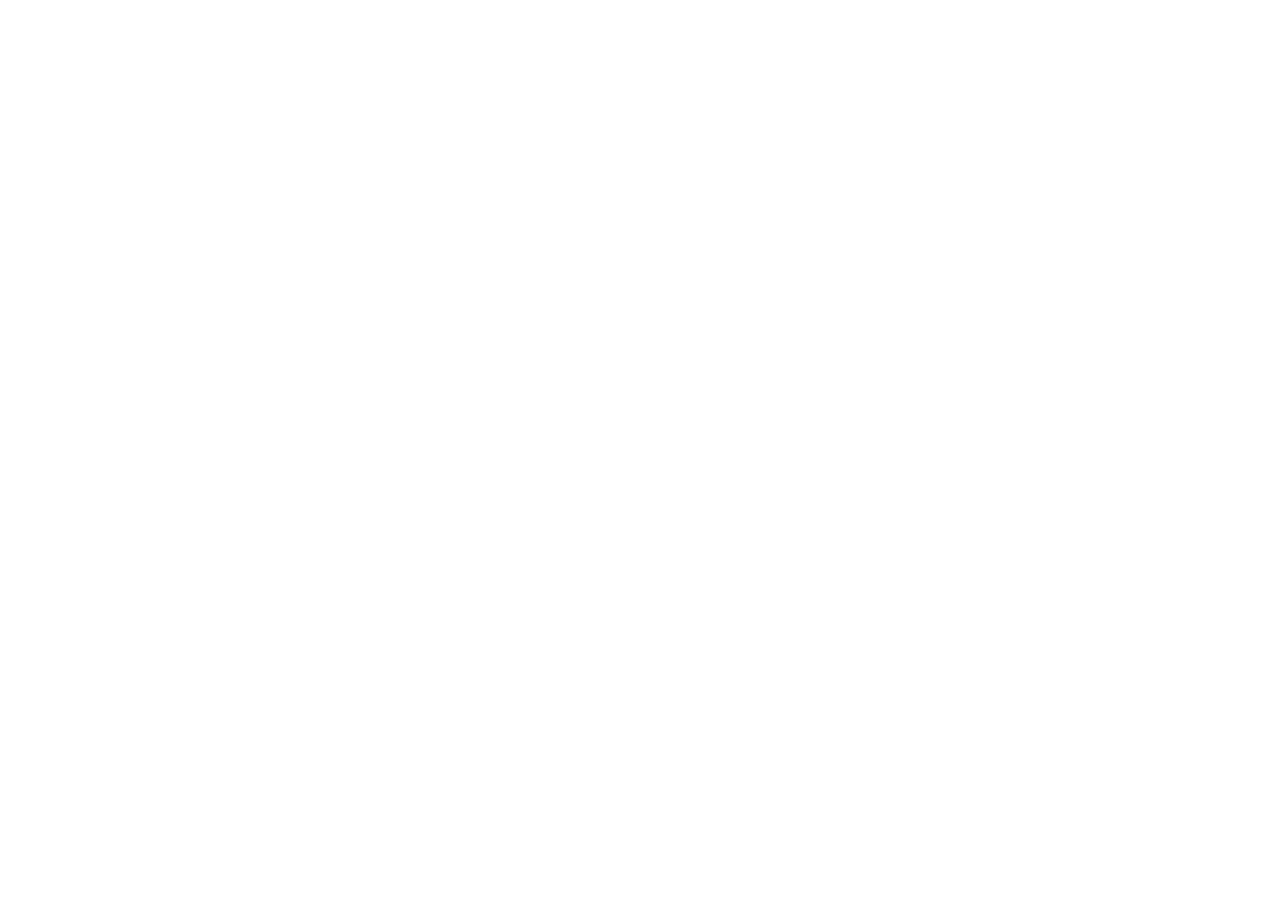
==== commit a696ba14: "Update CALCULADORAPLAZOS.html" ====
--- a/CALCULADORAPLAZOS.html
+++ b/CALCULADORAPLAZOS.html
@@ -1,7 +1,7 @@
 <!DOCTYPE html>
 <html lang="es">
 
-<!--<script languaje="javascript">
+<script languaje="javascript">
 
   var getin = prompt("Pon la contraseña.")
 
@@ -13,7 +13,7 @@
 
   {alert('Contraseña correcta, acepta para ver la entrada')}
 
-</script> -->
+</script>
 
 
 
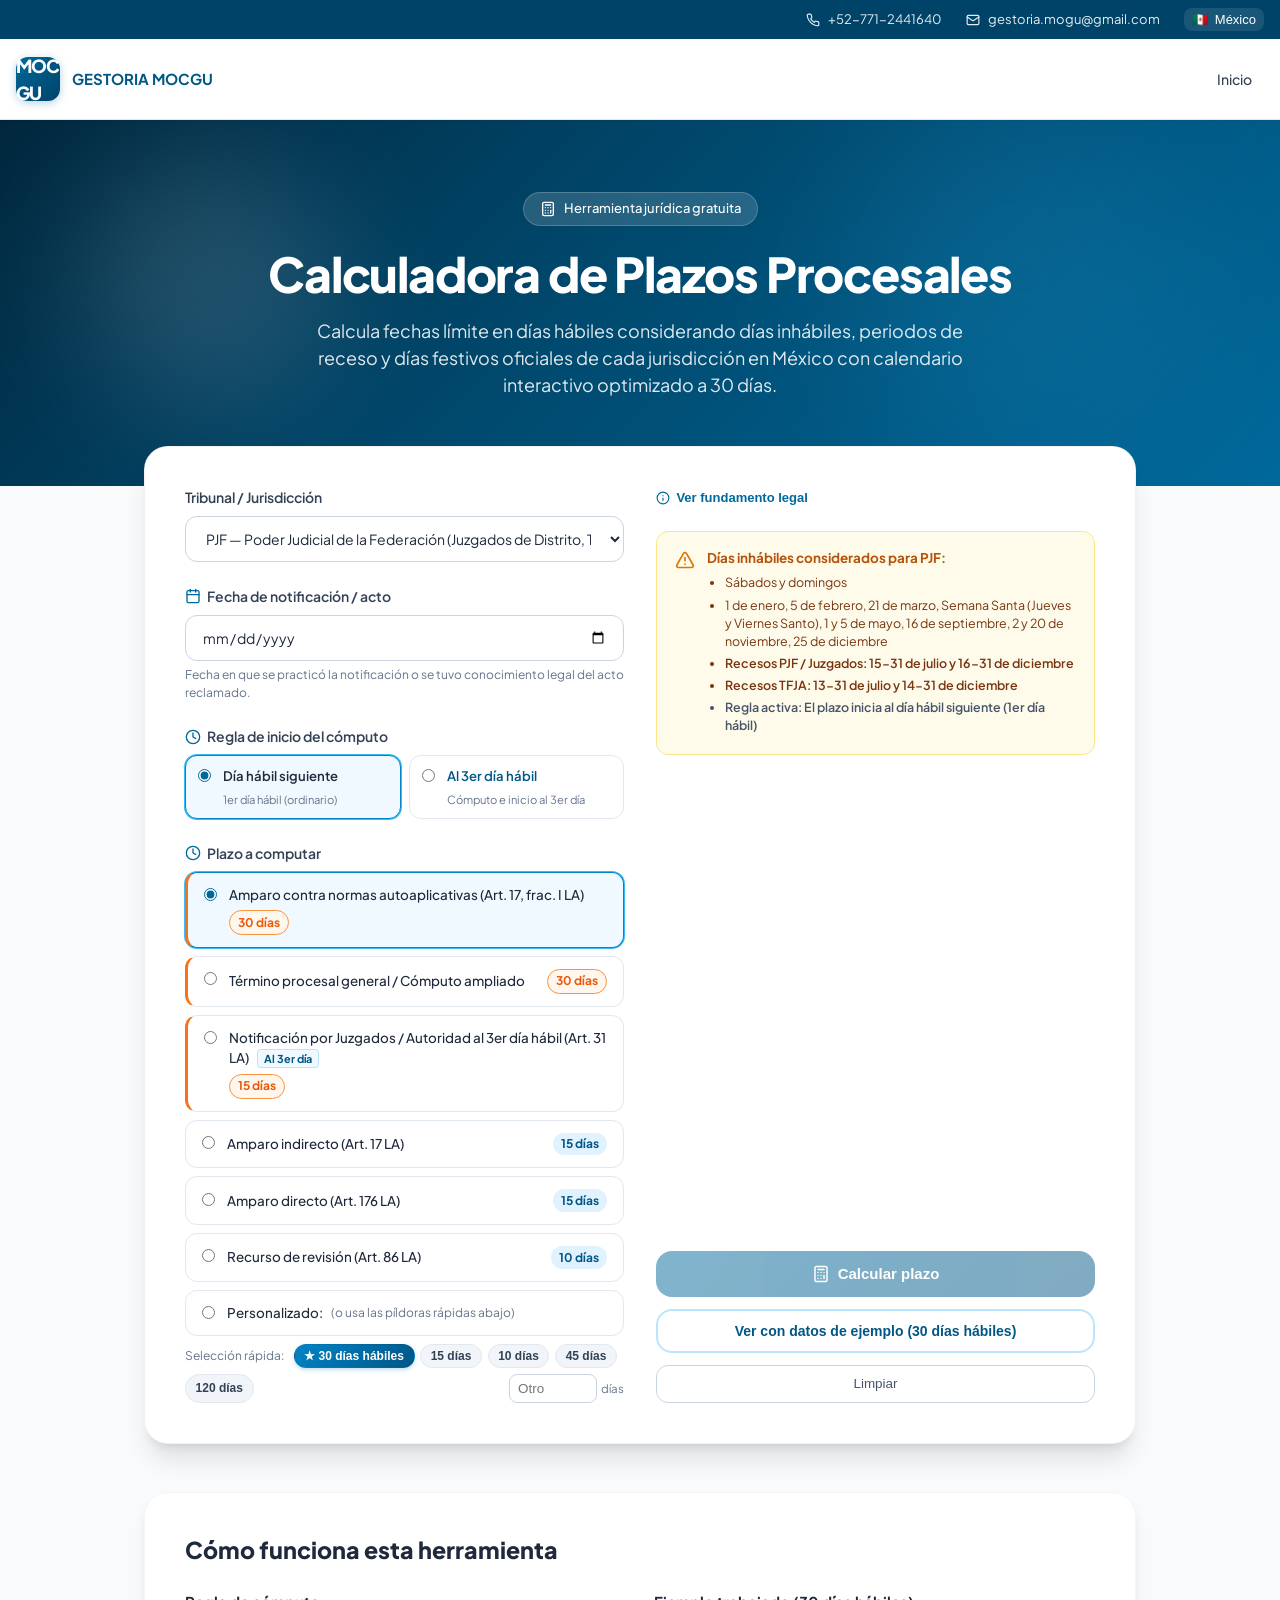
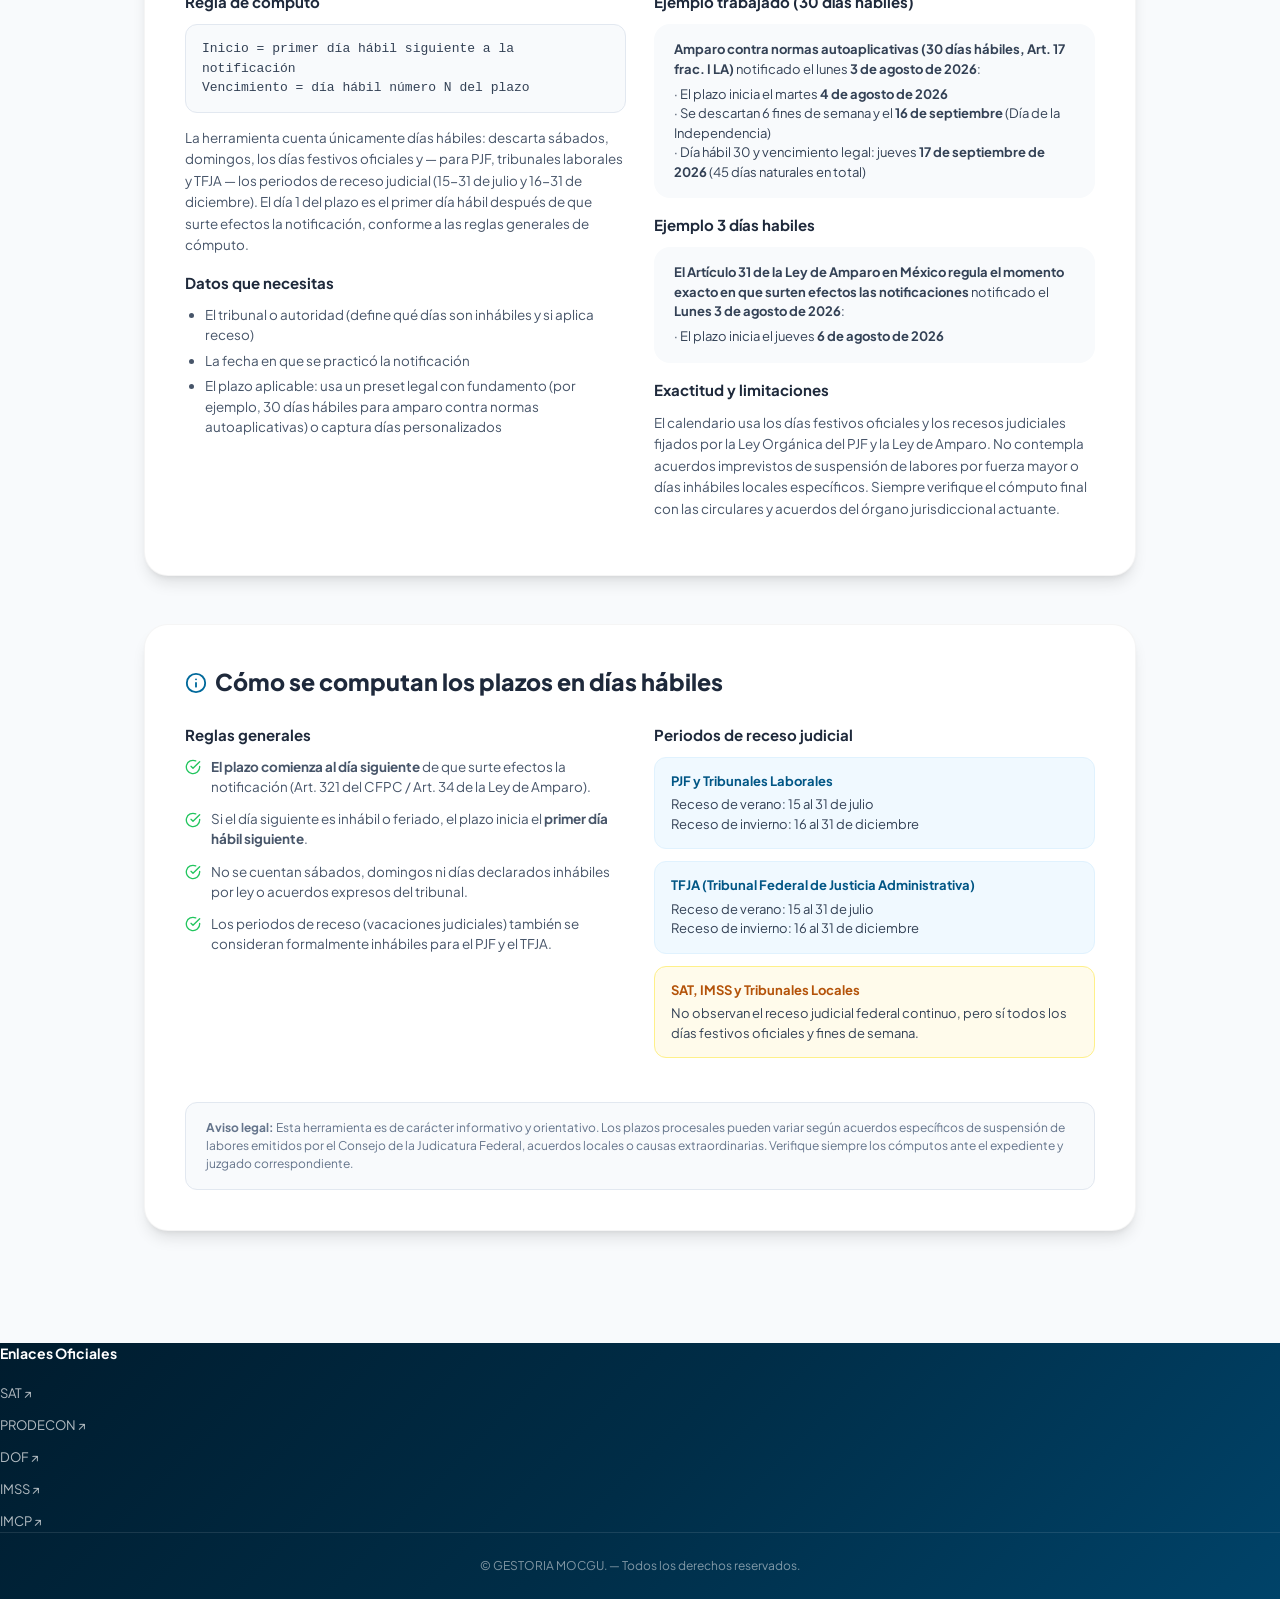
==== commit 7a49ecf8: "Update CALCULADORAPLAZOS.html" ====
--- a/CALCULADORAPLAZOS.html
+++ b/CALCULADORAPLAZOS.html
@@ -1,7 +1,7 @@
 <!DOCTYPE html>
 <html lang="es">
 
-<script languaje="javascript">
+<!-- <script languaje="javascript">
 
   var getin = prompt("Pon la contraseña.")
 
@@ -13,7 +13,7 @@
 
   {alert('Contraseña correcta, acepta para ver la entrada')}
 
-</script>
+</script>-->
 
 
 
